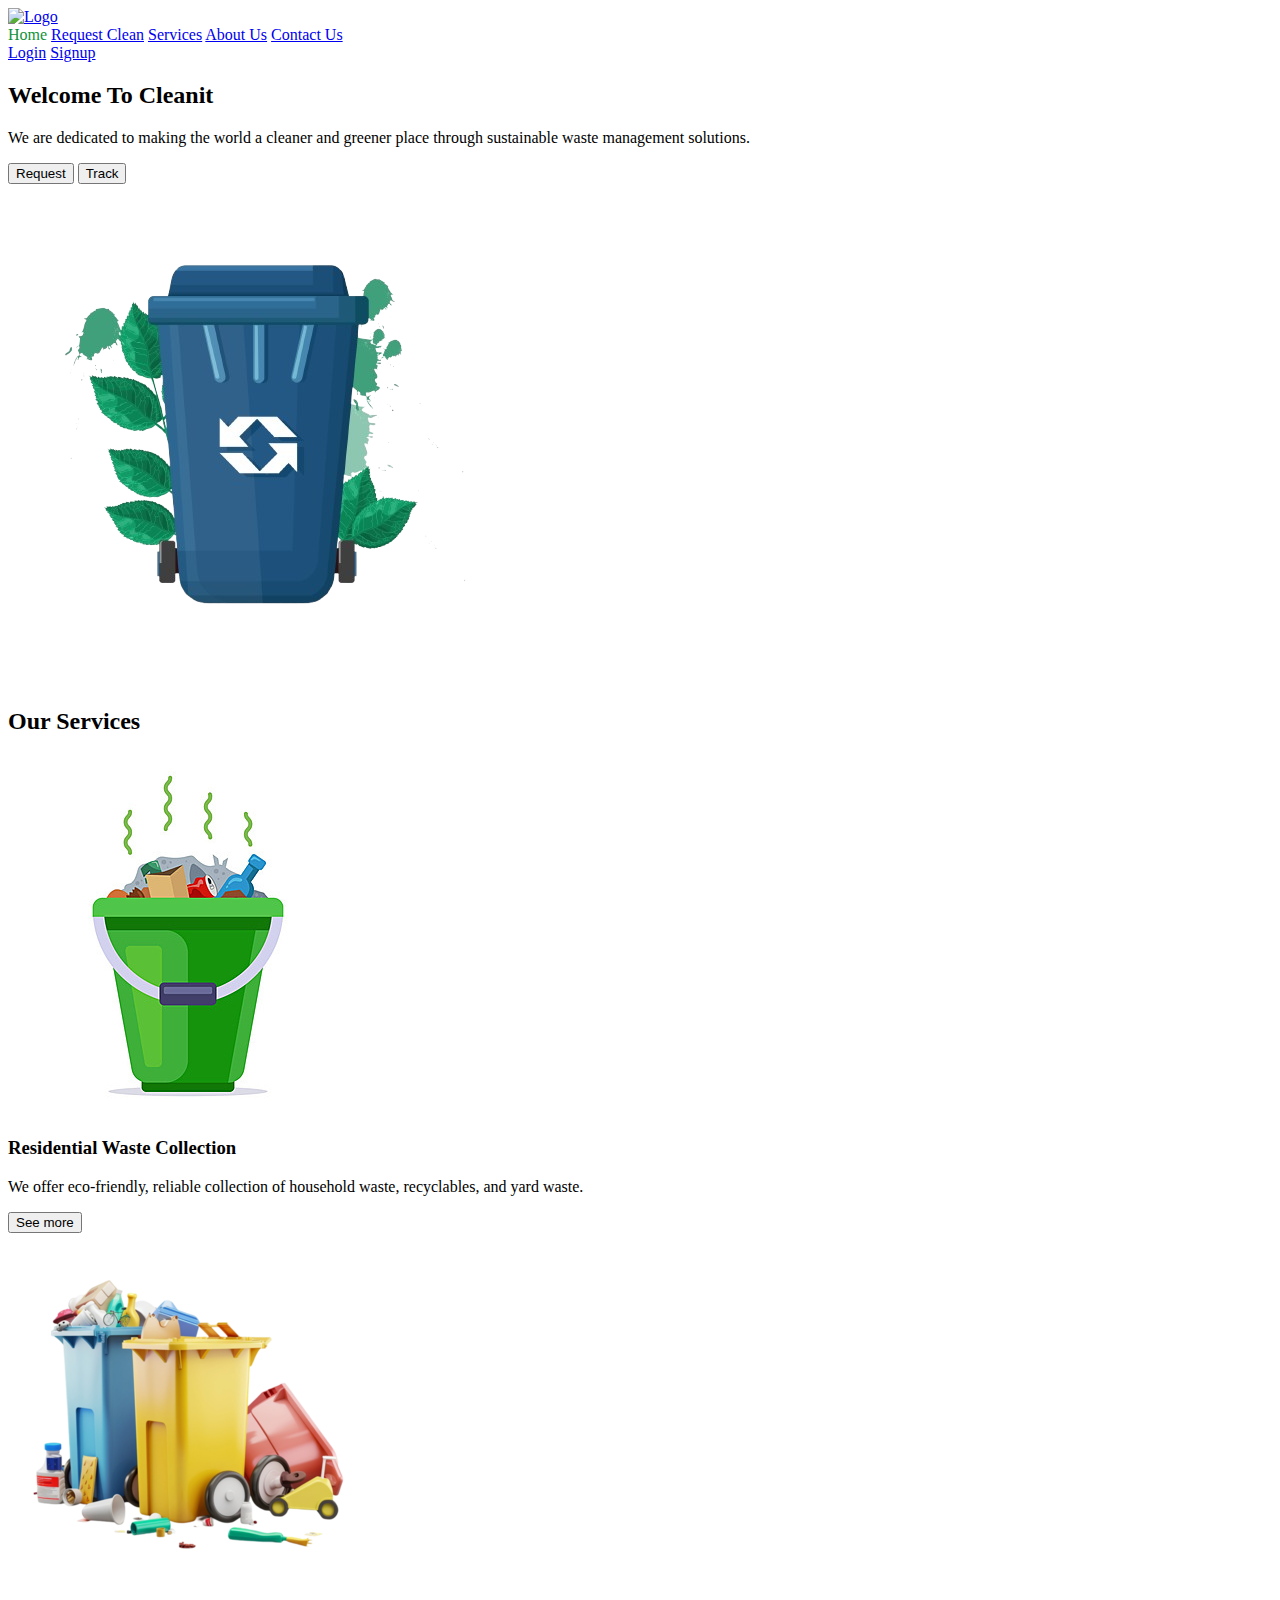
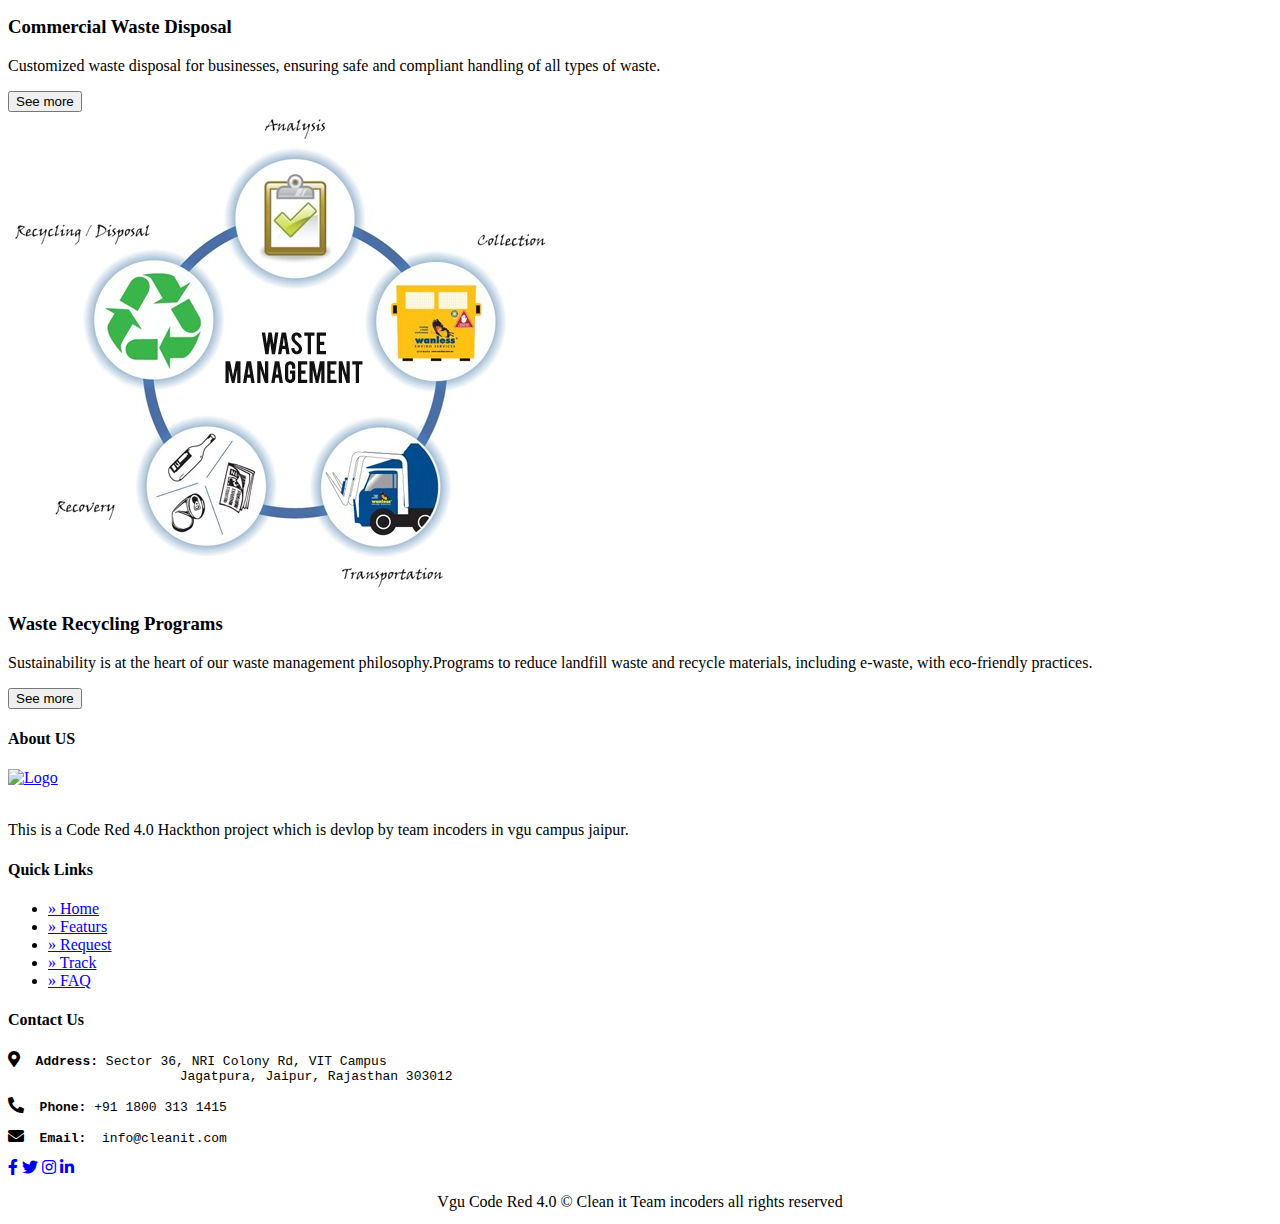
==== index.html @ bb24f385 "Update index.html" ====
<!DOCTYPE html>
<html lang="en">
<head>
    <meta charset="UTF-8">
    <meta name="viewport" content="width=device-width, initial-scale=1.0">
    <title>Cleanit</title>
    <link rel="stylesheet" href="styles.css">
    <link rel="stylesheet" type="text/css" href="https://cdnjs.cloudflare.com/ajax/libs/font-awesome/5.15.1/css/all.min.css">

</head>
<body>
   
    <header class="header">
        <div class="header-container">
            <!-- Logo Section -->
            <div class="logo">
                <a href="/index.html"><img src="Logo.PNG" alt="Logo"></a>
            </div>

            <!-- Navigation Links -->
            <nav class="nav-links">
                <a href="index.html" class="home" style="color: #119238; text-decoration: none;"onmouseover="this.style.color='white';" 
                onmouseout="this.style.color='green';">Home</a>

                <a href="#">Request Clean</a>
                <a href="#">Services</a>
                <a href="#">About Us</a>
                <a href="#">Contact Us</a>
            </nav>

            <!-- Profile/Login Section -->
            <div class="profile-section">
                <a href="login/login.html" class="login-btn">Login</a>
                <a href="#" class="signup-btn">Signup</a>
            </div>
        </div>
    </header>
 <!-------------------------------------------------------Boady Section---------------------------------------------------------->
 <!-- Welcome Section -->
 <section class="welcome-section">
    <div class="welcome-text">
        <h2>Welcome To Cleanit</h2>
        <p>We are dedicated to making the world a cleaner and greener place through sustainable waste management solutions.</p>
        <button class="btn">Request </button>
        <button class="btn">Track </button>
    </div>
    <img src="images/15043.png" alt="Cleanit">

</section>

    <!------------------------------------------------------Service Section----------------------------------------------------->
  
    <section class="services">
        <h2>Our Services</h2>
        <div class="row">
            <div class="box">
                <img src="images/service1.jpg" alt="Residential Waste Collection">
                <h3>Residential Waste Collection</h3>
                <p>We offer eco-friendly, reliable collection of household waste, recyclables, and yard waste.</p>
                <button class="btn">See more</button>
            </div>
    
            <div class="box">
                <img src="images/service2.png" alt="Commercial Waste Disposal">
                <h3>Commercial Waste Disposal</h3>
                <p>Customized waste disposal for businesses, ensuring safe and compliant handling of all types of waste.</p>
                <button class="btn">See more</button>
            </div>
    
            <div class="box">
                <img src="images/service3.jpg" alt="Recycling Programs">
                <h3>Waste Recycling Programs</h3>
                <p>Sustainability is at the heart of our waste management philosophy.Programs to reduce landfill waste and recycle materials, including e-waste, with eco-friendly practices.</p>
                <button class="btn">See more</button>
            </div>
        </div>
    </section>
    <!------------------------------------------------------Service Section----------------------------------------------------->

    <!----------------------------------------------------------Footer Section-------------------------------------------------- -->

    <footer class="footer">
        <div class="container">
            <div class="footer_bg">
                <div class="footer_bg_one"></div>
                <div class="footer_bg_two"></div>
            </div>
            <div class="row">
                <div class="footer-col">

  <!--Footer logo-->

                    <div class="logo">
                        <h4>About US </h4>
                        <a href="#"><img src="Logo.PNG" alt="Logo"></a>
                    </div>
                    <br>
                    <p>This is a Code Red 4.0 Hackthon project which is devlop by team incoders in vgu campus jaipur.</p>
                </div>
                
                <div class="footer-col">
                    <h4>Quick Links</h4>
                    <ul>
                        <li><a href="#">&#187; Home</a></li>
                        <li><a href="#">&#187; Featurs</a></li>
                        <li><a href="#">&#187; Request</a></li>
                        <li><a href="#">&#187; Track</a></li>
                        <li><a href="#">&#187; FAQ</a></li>
                    </ul>
                </div>
               
                <div class="footer-col">
                    <h4>Contact Us</h4>
                    <div class="social-links">
                        <div class="contact-address">
                            <pre class="mb-2"><i class="fa fa-map-marker-alt me-3"></i>  <b>Address:</b> Sector 36, NRI Colony Rd, VIT Campus 
                      Jagatpura, Jaipur, Rajasthan 303012</pre>
                            <pre class="mb-2"><i class="fa fa-phone-alt me-3"></i>  <b>Phone:</b> +91 1800 313 1415</pre>
                            <pre class="mb-2"><i class="fa fa-envelope me-3"></i>  <b>Email:</b>  info@cleanit.com</pre>
                        </div>
                        <a href="#" aria-label="Facebook"><i class="fab fa-facebook-f"></i></a>
                        <a href="#" aria-label="Twitter"><i class="fab fa-twitter"></i></a>
                        <a href="#" aria-label="Instagram"><i class="fab fa-instagram"></i></a>
                        <a href="#" aria-label="LinkedIn"><i class="fab fa-linkedin-in"></i></a>
                    </div>
                </div>
                
            </div>
        </div>
    </footer>

    <!--Copyright Elemrnt -->

                <div class="copyright">
                    <p><center>Vgu Code Red 4.0 © Clean it Team incoders all rights reserved </center></p>
                   <!---
                    <pre style="font-family:Arial, Helvetica, sans-serif; font: size 28px;text-align: center;">
                        
                    Vgu Code Red 4.0 &copy; Clean it Team incoders all rights reserved
                    </pre>
                </div>
            -->
 
</body>
</html>
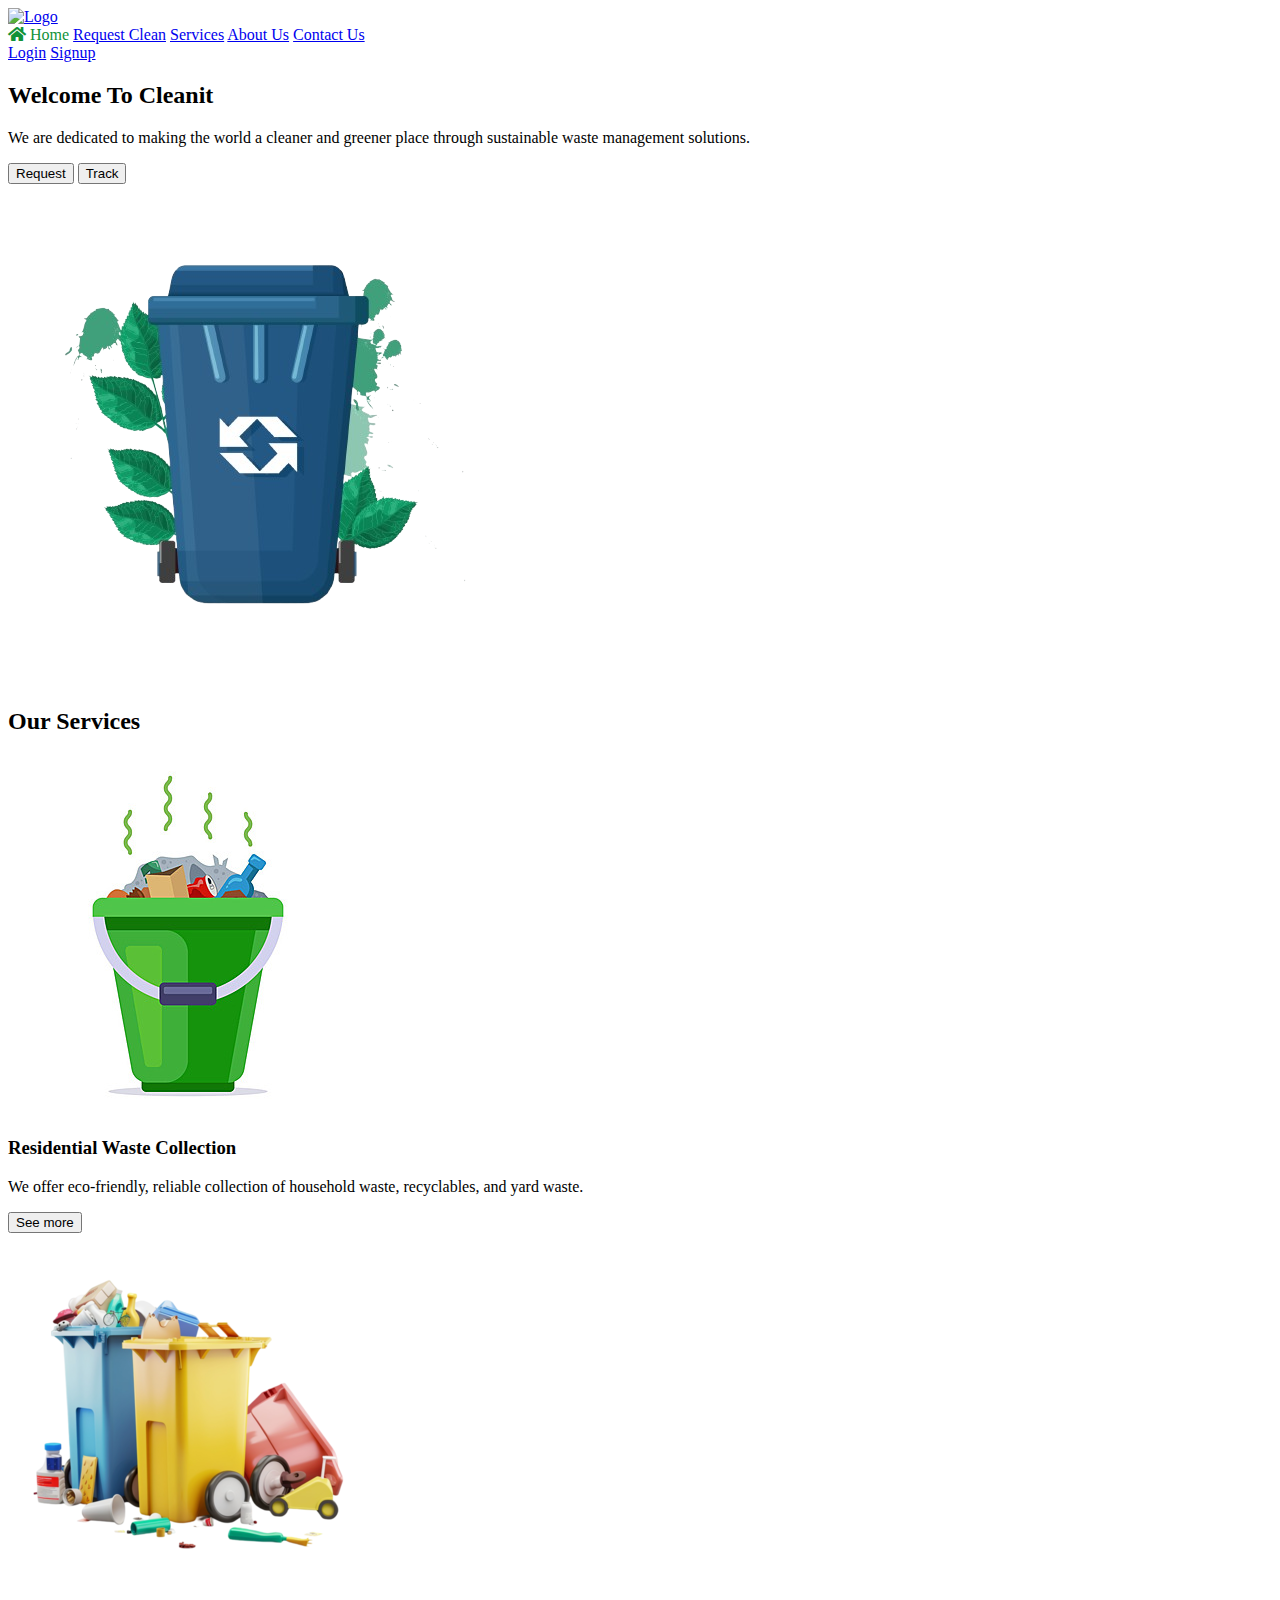
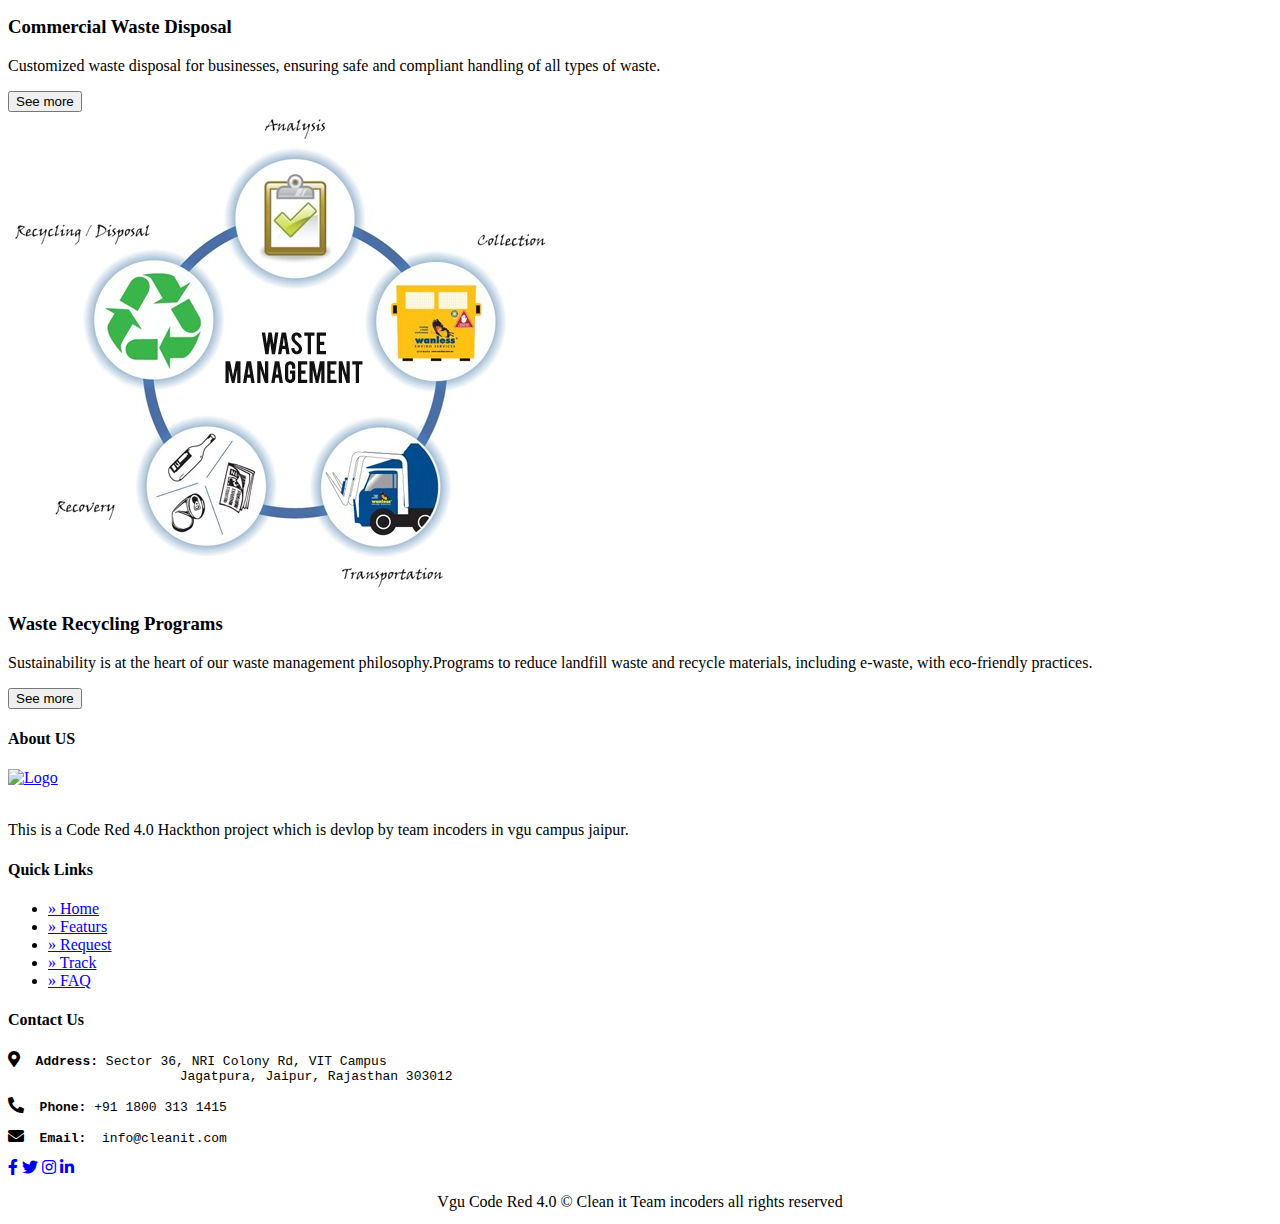
==== commit 7d0055b3: "Update index.html" ====
--- a/index.html
+++ b/index.html
@@ -14,15 +14,16 @@
         <div class="header-container">
             <!-- Logo Section -->
             <div class="logo">
-                <a href="/index.html"><img src="Logo.PNG" alt="Logo"></a>
+                <a href="#"><img src="Logo.PNG" alt="Logo"></a>
             </div>
 
             <!-- Navigation Links -->
             <nav class="nav-links">
                 <a href="index.html" class="home" style="color: #119238; text-decoration: none;"onmouseover="this.style.color='white';" 
-                onmouseout="this.style.color='green';">Home</a>
+                onmouseout="this.style.color='green';"><i class="fa fa-home"></i> Home</a>
 
-                <a href="#">Request Clean</a>
+                <!--Alert Message-->
+                <a href="#" onClick="alert('Please Login First')">Request Clean</a>
                 <a href="#">Services</a>
                 <a href="#">About Us</a>
                 <a href="#">Contact Us</a>
@@ -41,14 +42,22 @@
     <div class="welcome-text">
         <h2>Welcome To Cleanit</h2>
         <p>We are dedicated to making the world a cleaner and greener place through sustainable waste management solutions.</p>
-        <button class="btn">Request </button>
-        <button class="btn">Track </button>
+        <button class="btn" onclick="myFunction()">Request</button>
+        <button class="btn" onclick="myFunction()">Track </button>
+        <!--Alert Message-->
+        <script>
+            function myFunction() {
+              alert("Please Login first");
+            }
+            </script>
+
     </div>
     <img src="images/15043.png" alt="Cleanit">
 
 </section>
 
-    <!------------------------------------------------------Service Section----------------------------------------------------->
+
+    <!--------------------------------------------------Service Section Start----------------------------------------------------->
   
     <section class="services">
         <h2>Our Services</h2>
@@ -75,7 +84,7 @@
             </div>
         </div>
     </section>
-    <!------------------------------------------------------Service Section----------------------------------------------------->
+    <!-----------------------------------------------------Service Section End----------------------------------------------------->
 
     <!----------------------------------------------------------Footer Section-------------------------------------------------- -->
 
@@ -133,13 +142,7 @@
 
                 <div class="copyright">
                     <p><center>Vgu Code Red 4.0 © Clean it Team incoders all rights reserved </center></p>
-                   <!---
-                    <pre style="font-family:Arial, Helvetica, sans-serif; font: size 28px;text-align: center;">
-                        
-                    Vgu Code Red 4.0 &copy; Clean it Team incoders all rights reserved
-                    </pre>
-                </div>
-            -->
- 
+              
+ <script src="index.js"></script>
 </body>
 </html>
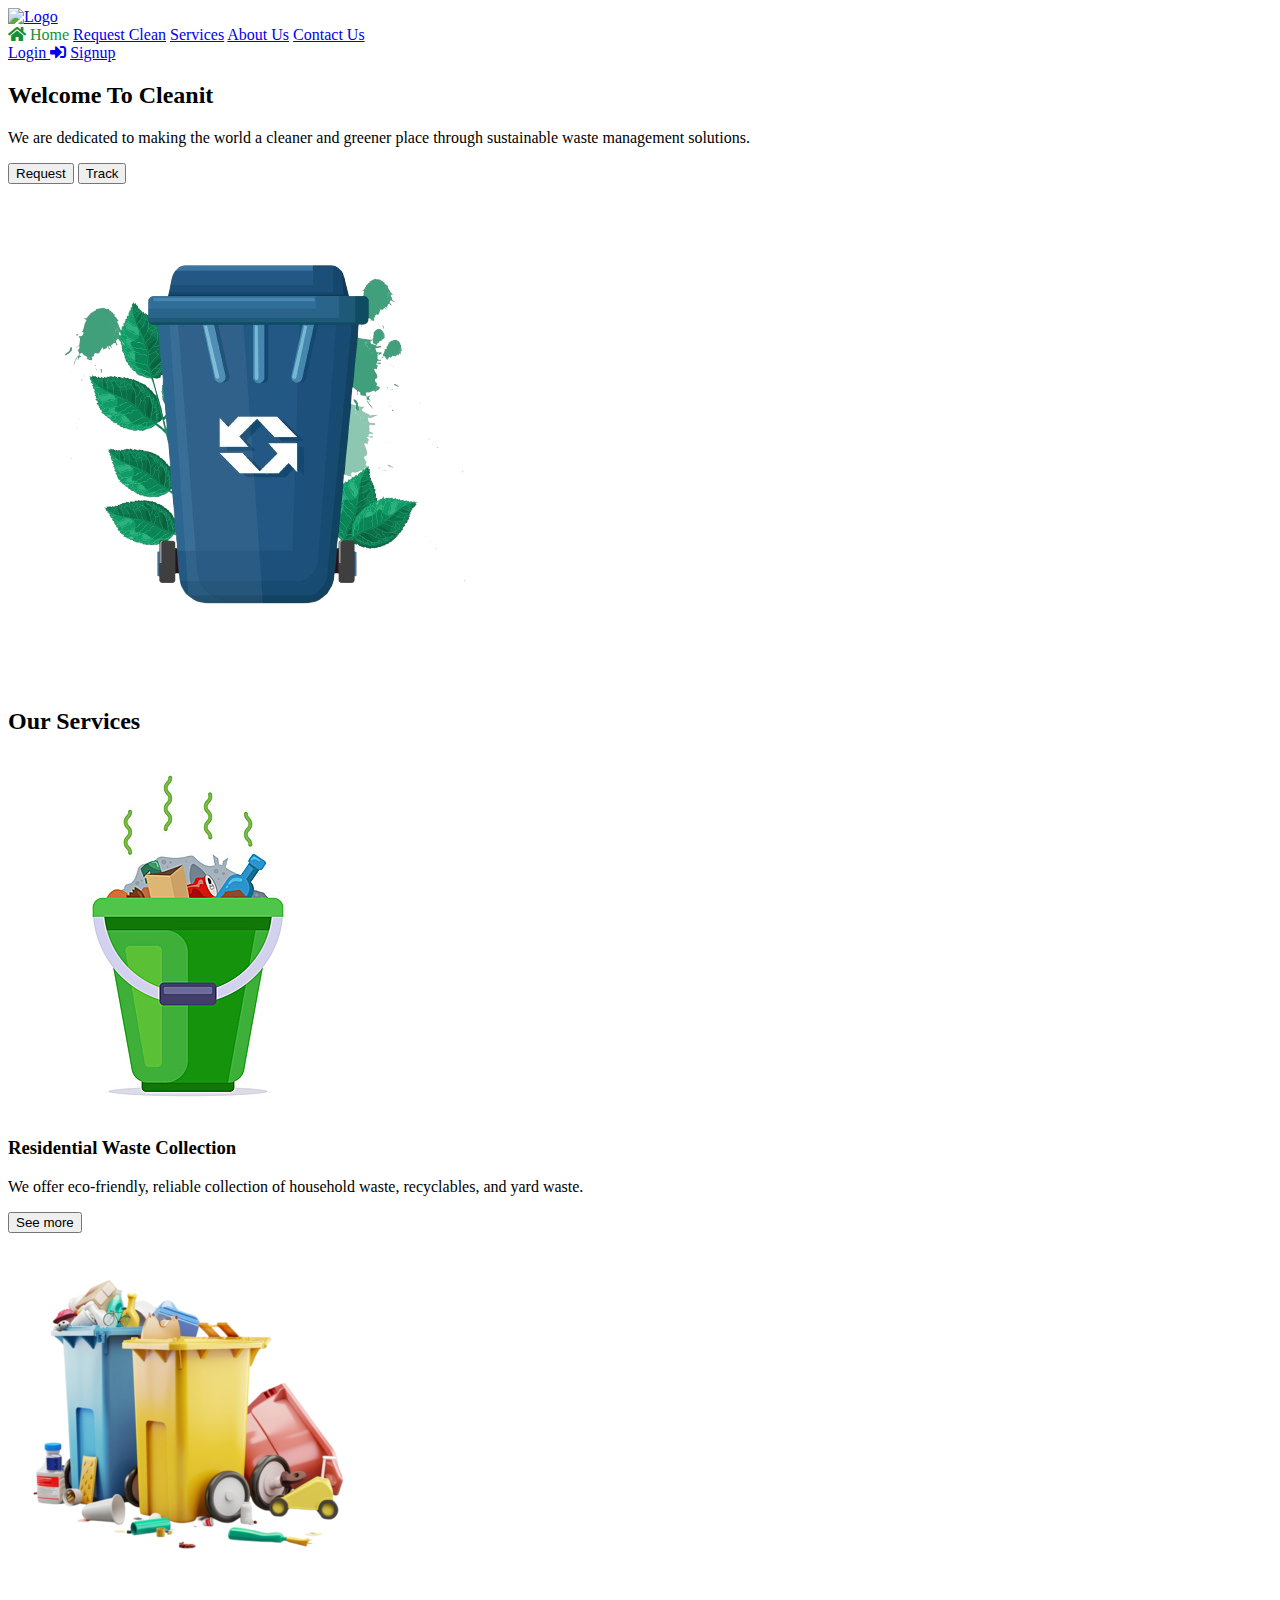
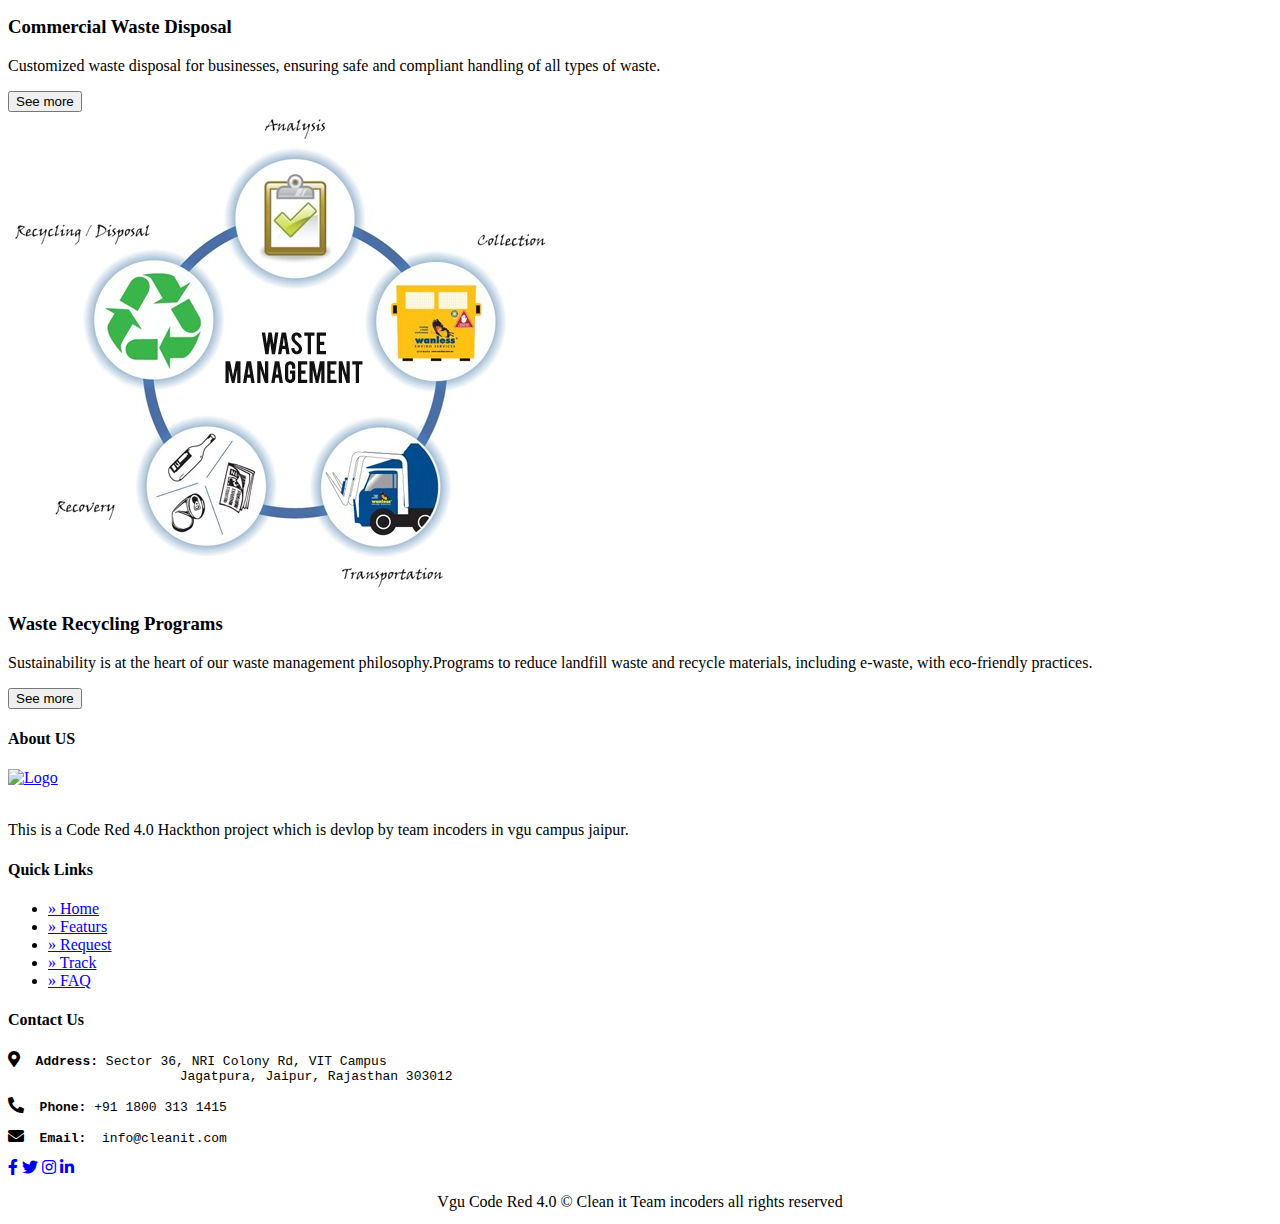
==== commit 4494e044: "Update index.html" ====
--- a/index.html
+++ b/index.html
@@ -6,7 +6,7 @@
     <title>Cleanit</title>
     <link rel="stylesheet" href="styles.css">
     <link rel="stylesheet" type="text/css" href="https://cdnjs.cloudflare.com/ajax/libs/font-awesome/5.15.1/css/all.min.css">
-
+   
 </head>
 <body>
    
@@ -31,7 +31,7 @@
 
             <!-- Profile/Login Section -->
             <div class="profile-section">
-                <a href="login/login.html" class="login-btn">Login</a>
+                <a href="postlogin/index.html" class="login-btn">Login <i class="fas fa-sign-in-alt"></i></i></a>
                 <a href="#" class="signup-btn">Signup</a>
             </div>
         </div>
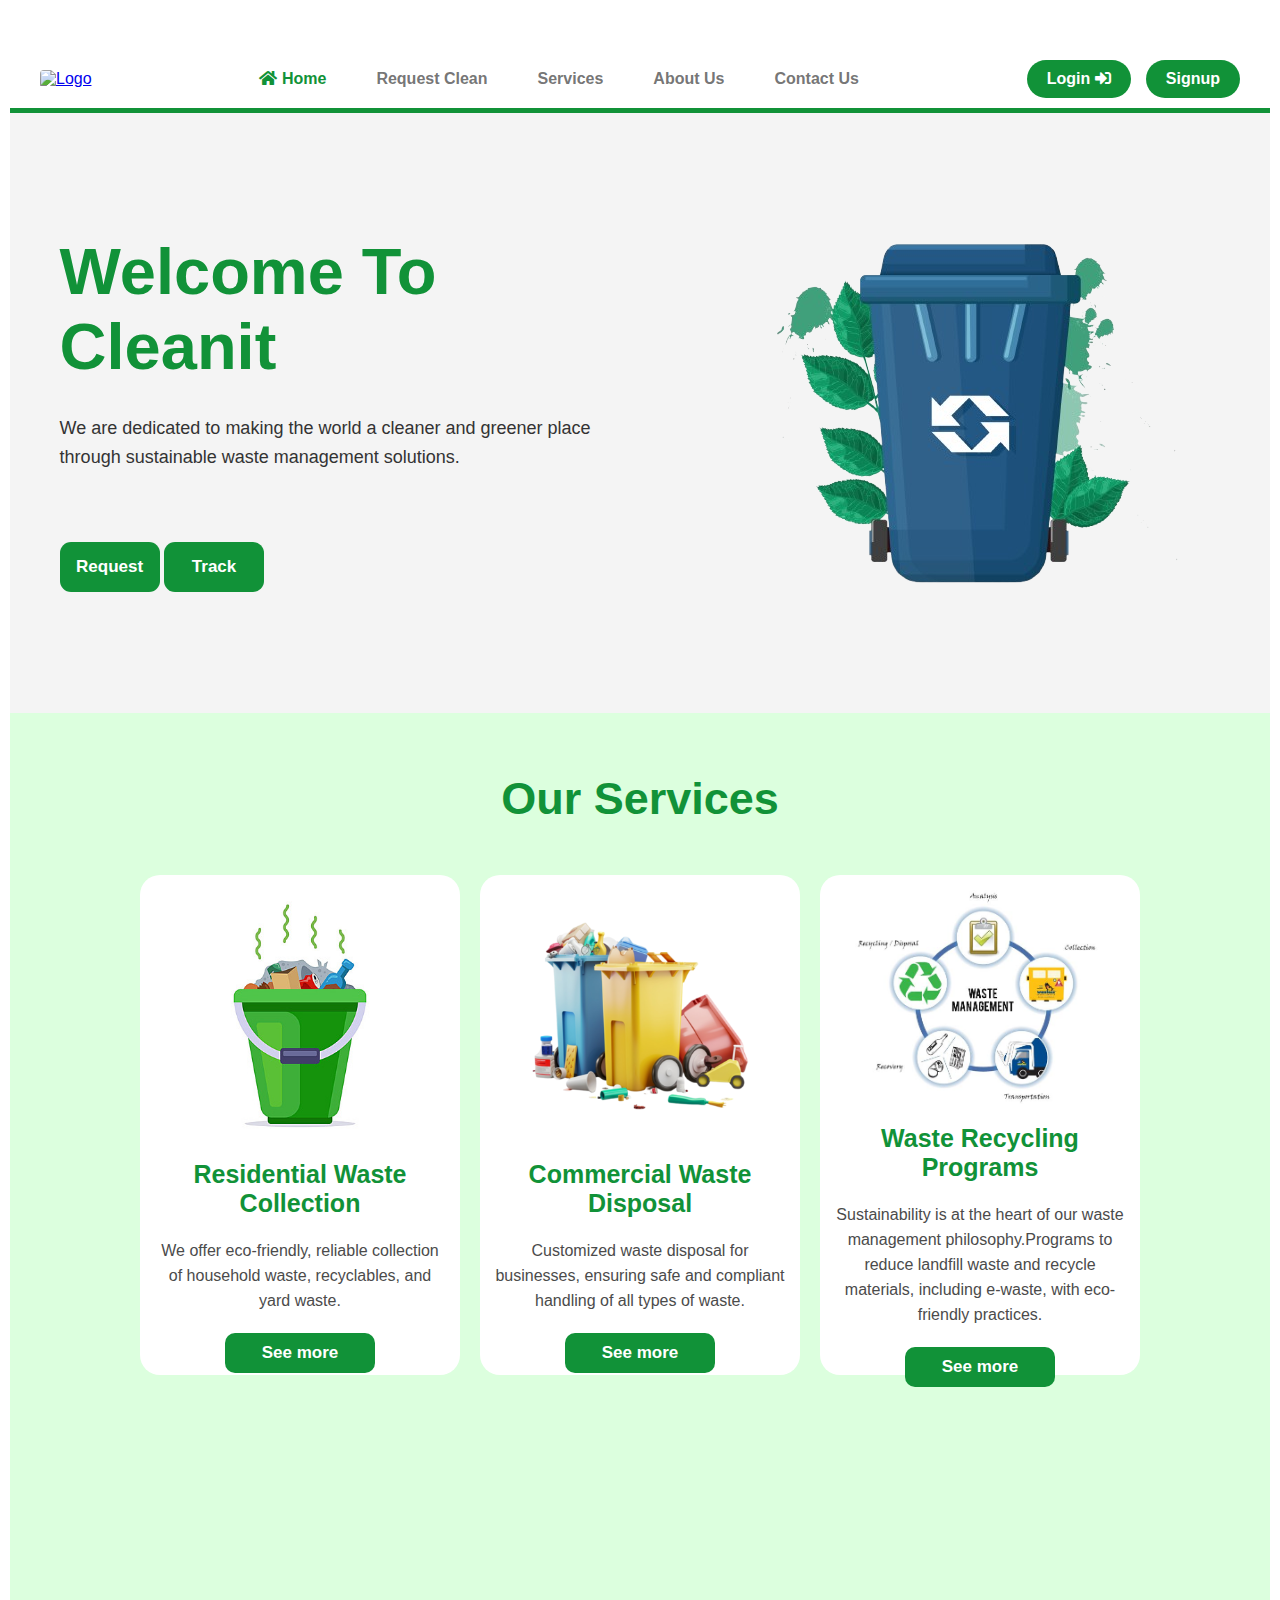
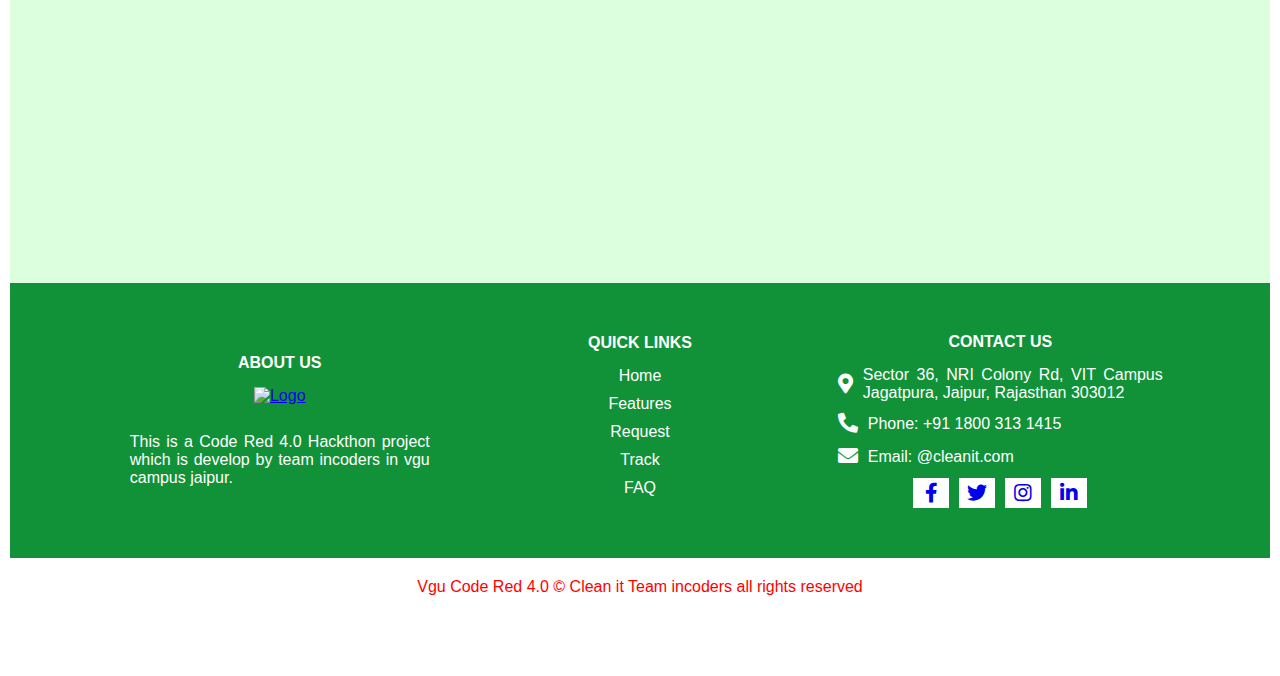
==== commit 7ba6b86e: "Merge pull request #3 from ngoctruc16/main" ====
--- a/index.html
+++ b/index.html
@@ -31,7 +31,7 @@
 
             <!-- Profile/Login Section -->
             <div class="profile-section">
-                <a href="postlogin/index.html" class="login-btn">Login <i class="fas fa-sign-in-alt"></i></i></a>
+                <a href="Postlogin/index.html" class="login-btn">Login <i class="fas fa-sign-in-alt"></i></i></a>
                 <a href="#" class="signup-btn">Signup</a>
             </div>
         </div>
@@ -87,62 +87,63 @@
     <!-----------------------------------------------------Service Section End----------------------------------------------------->
 
     <!----------------------------------------------------------Footer Section-------------------------------------------------- -->
-
-    <footer class="footer">
+    <footer>
         <div class="container">
-            <div class="footer_bg">
-                <div class="footer_bg_one"></div>
-                <div class="footer_bg_two"></div>
+            <div class="sec aboutus">
+                <h4>ABOUT US </h4>
+                <a href="#"><img src="/images/Logo.PNG" alt="Logo"></a>
+                <br>
+                <p>This is a Code Red 4.0 Hackthon project which is develop by team incoders in vgu campus jaipur.</p>
             </div>
-            <div class="row">
-                <div class="footer-col">
-
-  <!--Footer logo-->
-
-                    <div class="logo">
-                        <h4>About US </h4>
-                        <a href="#"><img src="Logo.PNG" alt="Logo"></a>
-                    </div>
-                    <br>
-                    <p>This is a Code Red 4.0 Hackthon project which is devlop by team incoders in vgu campus jaipur.</p>
-                </div>
-                
-                <div class="footer-col">
-                    <h4>Quick Links</h4>
-                    <ul>
-                        <li><a href="#">&#187; Home</a></li>
-                        <li><a href="#">&#187; Featurs</a></li>
-                        <li><a href="#">&#187; Request</a></li>
-                        <li><a href="#">&#187; Track</a></li>
-                        <li><a href="#">&#187; FAQ</a></li>
-                    </ul>
-                </div>
-               
-                <div class="footer-col">
-                    <h4>Contact Us</h4>
-                    <div class="social-links">
-                        <div class="contact-address">
-                            <pre class="mb-2"><i class="fa fa-map-marker-alt me-3"></i>  <b>Address:</b> Sector 36, NRI Colony Rd, VIT Campus 
-                      Jagatpura, Jaipur, Rajasthan 303012</pre>
-                            <pre class="mb-2"><i class="fa fa-phone-alt me-3"></i>  <b>Phone:</b> +91 1800 313 1415</pre>
-                            <pre class="mb-2"><i class="fa fa-envelope me-3"></i>  <b>Email:</b>  info@cleanit.com</pre>
-                        </div>
-                        <a href="#" aria-label="Facebook"><i class="fab fa-facebook-f"></i></a>
-                        <a href="#" aria-label="Twitter"><i class="fab fa-twitter"></i></a>
-                        <a href="#" aria-label="Instagram"><i class="fab fa-instagram"></i></a>
-                        <a href="#" aria-label="LinkedIn"><i class="fab fa-linkedin-in"></i></a>
-                    </div>
-                </div>
-                
+    
+            <div class="sec quicklinks">
+                <h4>QUICK LINKS</h4>
+                <ul>
+                    <li><a href="#">Home</a></li>
+                    <li><a href="#">Features</a></li>
+                    <li><a href="#">Request</a></li>
+                    <li><a href="#">Track</a></li>
+                    <li><a href="#">FAQ</a></li>
+                </ul>
             </div>
+    
+            <div class="sec contact">
+                <h4>CONTACT US</h4>
+                <ul class="contact-address">
+                    <li>
+                        <span><i class="fa fa-map-marker-alt me-3"></i></span>
+                        <p><a href="Sector 36, NRI Colony Rd, VIT Campus Jagatpura, Jaipur, Rajasthan 303012">Sector 36, NRI
+                                Colony Rd, VIT Campus Jagatpura, Jaipur, Rajasthan 303012</a></p>
+                    </li>
+    
+                    <li>
+                        <span><i class="fa fa-phone-alt me-3"></i></span>
+                        <p><a href="Phone:+91 1800 313 1415">Phone: +91 1800 313 1415</a></p>
+                    </li>
+    
+                    <li>
+                        <span><i class="fa fa-envelope me-3"></i></span>
+                        <p><a href="Email:@cleanit.com">Email: @cleanit.com</a></p>
+                    </li>
+    
+                </ul>
+                <ul class="social-links">
+                    <li><a href="#"><i class="fab fa-facebook-f"></i></a></li>
+                    <li><a href="#"><i class="fab fa-twitter"></i></a></li>
+                    <li><a href="#"><i class="fab fa-instagram"></i></a></li>
+                    <li><a href="#"><i class="fab fa-linkedin-in"></i></a></li>
+                </ul>
+            </div>
+    
         </div>
     </footer>
-
+    
     <!--Copyright Elemrnt -->
-
-                <div class="copyright">
-                    <p><center>Vgu Code Red 4.0 © Clean it Team incoders all rights reserved </center></p>
-              
- <script src="index.js"></script>
+    
+    <div class="copyright">
+        <p>Vgu Code Red 4.0 © Clean it Team incoders all rights reserved</p>
+    </div>
+    
+    <script src="index.js"></script>
 </body>
 </html>
--- a/styles.css
+++ b/styles.css
@@ -0,0 +1,421 @@
+
+
+body {
+    font-family: Arial, sans-serif;
+}
+
+.header {
+    background-color: #ffffff;
+    padding: 10px 20px;
+    border-bottom: 5px solid  #119238;
+    width: 100%;
+}
+
+.header-container {
+    display: flex;
+    justify-content: space-between;
+    align-items: center;
+    max-width: 1200px;
+    margin: 0 auto; /* Center the header on the page */
+}
+
+.logo img {
+    max-width: 160px; /* Set a fixed width for the logo */
+    height: auto;
+    border-radius: 4px;
+    
+
+}
+
+
+/* Navigation Links */
+.nav-links {
+    display: flex;
+    gap: 20px; /* Space between the menu items */
+}
+
+.nav-links a {
+    color: rgba(88, 88, 88, 0.836);
+    text-decoration: none;
+    padding: 10px 15px;
+    font-size: 16px;
+    font-weight: bold;
+    border-radius: 21px;
+}
+
+.nav-links a:hover {
+    background-color:  #119238;
+    transition: background-color 0.3s;
+    color: #ffffff;
+    font-weight: bold;
+   
+}
+
+/* Profile Section with Login/Signup Buttons */
+.profile-section {
+    display: flex;
+    gap: 15px; /* Space between login and signup buttons */
+}
+
+.profile-section .login-btn, .profile-section .signup-btn {
+    background-color:  #119238;
+    color: #ffffff;
+    padding: 10px 20px;
+    text-decoration: none;
+    border-radius: 21px;
+    font-weight: bold;
+}
+
+.profile-section .login-btn:hover, .profile-section .signup-btn:hover {
+    background-color: #cbffcb;
+    color:  #119238;
+    transition: background-color 0.3s;
+    border: 1px solid #119238;
+}
+
+/* Responsive Design for Smaller Screens */
+@media (max-width: 768px) {
+    .header-container {
+        flex-direction: column;
+        align-items: stretch;
+    }
+
+    .nav-links {
+        flex-direction: column;
+        align-items: center;
+        gap: 10px;
+    }
+
+    .profile-section {
+        flex-direction: column;
+        margin-top: 10px;
+        gap: 10px;
+    }
+}
+/*--------------------------------------------------------BODY SECTION---------------------------------------------------------*/
+     /* Welcome section styles */
+     .welcome-section {
+        display: flex;
+        justify-content: space-between;
+        align-items: center;
+        background-color: #f4f4f4;
+        padding: 50px;
+        animation: forwards;
+        animation-delay: 0.5s;
+        
+        
+    
+        text-align: left;
+     }
+     .welcome-section  .btn {
+            width: 100px;
+            height: 50px;
+            background: #119238;
+            border-radius: 11px;
+            border: none;
+            color: #fff;
+            font-size: 17px;
+            cursor: pointer;
+            font-weight: bold;
+            margin-top: 50px;
+            justify-content: space-between;
+            
+        }
+        
+        .welcome-section .btn:hover {
+            background: #cbffcb;
+            color: #119238;
+            border: 1px solid #119238;
+        }
+    .welcome-section .welcome-text {
+        max-width: 50%;
+    }
+
+    .welcome-section h2 {
+        color: #119238;
+        font-size: 65px;
+        margin-bottom: 20px;
+        padding-bottom: 10px;
+    }
+
+    .welcome-section p {
+        font-size: 18px;
+        color: #333;
+        line-height: 1.6;
+        padding-bottom: 20px;
+    }
+
+    /* Image styling */
+    .welcome-section img {
+        max-width: 50%;
+        height: auto;
+        justify-content: center;
+        border-radius: 10px;
+    }
+
+    /* Media queries for responsive design */
+    @media (max-width: 768px) {
+        .welcome-section {
+            flex-direction: column;
+            text-align: center;
+        }
+
+        .welcome-section .welcome-text, 
+        .welcome-section img {
+            max-width: 100%;
+            opacity: 0.5;
+        }
+    }
+    /*----------------------------------------Services Section -----------------------------------------------------------------*/
+/*----------------------------------------Services Section -----------------------------------------------------------------*/
+    
+.services {
+    margin: 0;
+    padding-bottom: 50px;
+    text-align: center;
+    font-family: Arial, Helvetica, sans-serif;
+    width: 98.5vw;
+    height: 130vh;
+    background: #c2ffc794;
+    padding-top: 50px;
+    transition: 0.5s;
+}
+
+.services h2 {
+    color: #119238;
+    font-size: 45px;
+    margin-top: 10px;
+}
+
+.services .row {
+    padding-top: 50px;
+    width: 1000px;
+    margin: auto;
+    display: flex;
+    justify-content: space-between;
+    align-items: center;
+}
+
+.services .box {
+    width: 320px;
+    height: 500px;
+    background: #ffffff;
+    border-radius: 20px;
+    color: #119238;
+    padding: 15px;
+    text-align: center;
+}
+
+.services .box img {
+    width: 250px;
+    margin: 0 auto;
+    display: block;
+    border-radius: 10px;
+}
+
+.services h3 {
+    font-size: 25px;
+    padding-top: 20px;
+    color: #119238;
+}
+
+.services p {
+    color: #4b4b4b;
+    padding-top: 20px;
+    line-height: 25px;
+}
+
+.services .box .btn {
+    width: 150px;
+    height: 40px;
+    background: #119238;
+    border-radius: 10px;
+    border: none;
+    color: #fff;
+    font-size: 17px;
+    cursor: pointer;
+    font-weight: bold;
+    margin-top: 20px;
+}
+
+.services .box .btn:hover {
+    background: #9eeeb6;
+    color: #119238;
+    border: 1px solid #119238;
+}
+
+/*--------------------------------------------------------Footer Start-------------------------------------------------------*/
+@import url('https://fonts.googleapis.com/css2?family=Poppins:wght@300;400;500;600;700&display=swap');
+
+* {
+    margin: 0;
+    padding: 0;
+    box-sizing: border-box;
+    font-family: 'Poppins', sans-serif;
+}
+
+body {
+    display: grid;
+    justify-content: center;
+    align-content: end;
+    min-height: 100vh;
+    padding: 50px;
+}
+
+footer {
+    position: relative;
+    width: 100%;
+    height: auto;
+    background-color: #119238;
+    padding: 50px 100px;
+    margin-top: 0px;
+    display: flex;
+    justify-content: space-between;
+    flex-wrap: wrap;
+    gap: 20px;
+}
+
+footer .container {
+    width: 100%;
+    display: grid;
+    grid-template-columns: repeat(3, 1fr);
+    grid-gap: 20px;
+
+}
+
+footer .container .sec {
+    display: flex;
+    flex-direction: column;
+    align-items: center;
+    justify-content: center;
+    text-align: center;
+}
+
+
+
+footer .container .sec h4 {
+    position: relative;
+    color: #ffffff;
+    font-weight: 600;
+    margin-bottom: 15px;
+
+}
+
+footer .container .sec img {
+    width: 180px;
+    height: auto;
+}
+
+footer .container .sec p {
+    color: #ffffff;
+    margin-top: 10px;
+    text-align: justify;
+    max-width: 300px;
+}
+
+footer .container .quicklinks {
+    position: relative;
+}
+
+footer .container .quicklinks ul li {
+    list-style: none;
+}
+
+
+footer .container .quicklinks ul li a {
+    color: #ffffff;
+    text-decoration: none;
+    margin-bottom: 10px;
+    display: inline-block;
+}
+
+footer .container .contact .contact-address {
+    position: relative;
+}
+
+footer .container .contact .contact-address li {
+    display: flex;
+    align-items: center;
+    margin-bottom: 10px;
+}
+
+footer .container .contact .contact-address li span {
+    color: #ffffff;
+    font-size: 20px;
+    margin-right: 10px;
+}
+
+footer .contact .contact-address li p {
+    margin: 0;
+}
+
+footer .container .contact .contact-address li a {
+    color: #ffffff;
+    text-decoration: none;
+}
+
+footer .container .contact .social-links {
+    display: flex;
+    gap: 10px;
+}
+
+footer .container .contact .social-links li {
+    list-style: none;
+}
+
+footer .container .contact .social-links li a {
+    display: inline-block;
+    width: 36px;
+    height: 30px;
+    background: #ffffff;
+    display: grid;
+    align-content: center;
+    justify-content: center;
+    text-decoration: none;
+}
+
+footer .container .contact .social-links li a i {
+    font-size: 20px;
+}
+
+.copyright {
+    width: 100%;
+    color: #ff0000;
+    padding: 20px 100px 30px;
+    text-align: center;
+}
+
+/*responsive*/
+@media(max-width: 991px) {
+    footer {
+        padding: 40px;
+
+    }
+
+    footer .container {
+        width: 100%;
+        display: grid;
+        grid-template-columns: repeat(2, 1fr);
+        grid-gap: 30px;
+    }
+
+    .copyright {
+        padding: 20px 40px 30px;
+    }
+}
+
+@media(max-width: 768px) {
+    footer {
+        padding: 30px;
+    }
+
+    footer .container {
+        width: 100%;
+        display: grid;
+        grid-template-columns: repeat(1, 1fr);
+        grid-gap: 40px;
+    }
+}
+
+
+/*---- Footer End ---*/
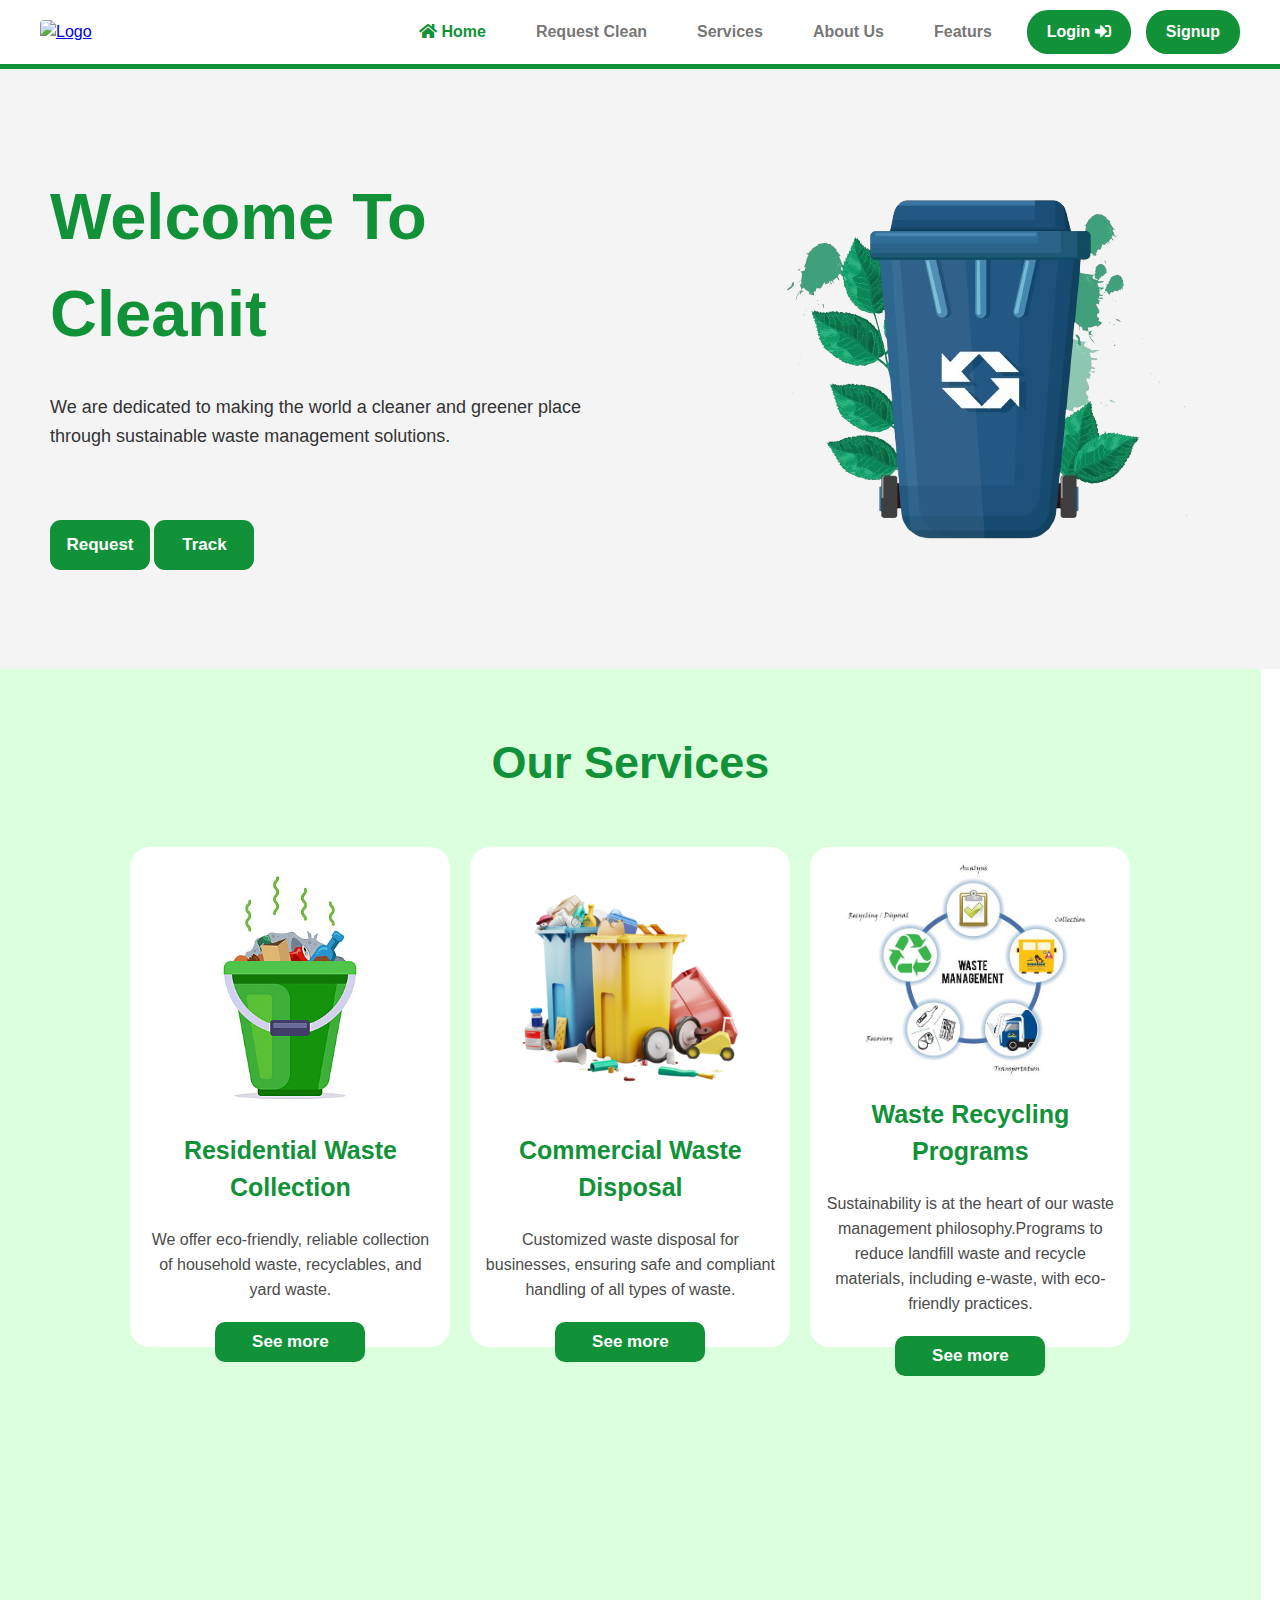
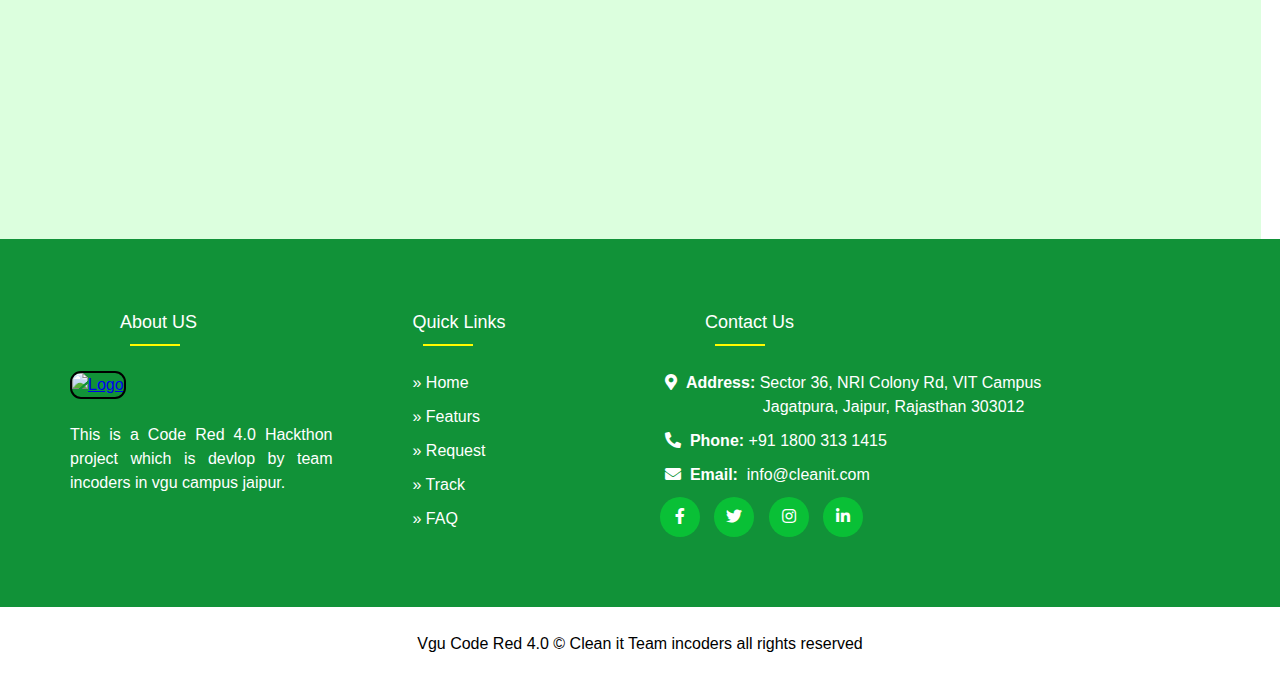
==== commit aaa95d68: "Update index.html" ====
--- a/index.html
+++ b/index.html
@@ -24,10 +24,13 @@
 
                 <!--Alert Message-->
                 <a href="#" onClick="alert('Please Login First')">Request Clean</a>
-                <a href="#">Services</a>
+                <a href="#" class="link" style="">Services</a>
                 <a href="#">About Us</a>
-                <a href="#">Contact Us</a>
-            </nav>
+                <a href="#">Featurs</a>
+                
+                
+
+
 
             <!-- Profile/Login Section -->
             <div class="profile-section">
@@ -87,63 +90,62 @@
     <!-----------------------------------------------------Service Section End----------------------------------------------------->
 
     <!----------------------------------------------------------Footer Section-------------------------------------------------- -->
-    <footer>
+
+    <footer class="footer">
         <div class="container">
-            <div class="sec aboutus">
-                <h4>ABOUT US </h4>
-                <a href="#"><img src="/images/Logo.PNG" alt="Logo"></a>
-                <br>
-                <p>This is a Code Red 4.0 Hackthon project which is develop by team incoders in vgu campus jaipur.</p>
+            <div class="footer_bg">
+                <div class="footer_bg_one"></div>
+                <div class="footer_bg_two"></div>
             </div>
-    
-            <div class="sec quicklinks">
-                <h4>QUICK LINKS</h4>
-                <ul>
-                    <li><a href="#">Home</a></li>
-                    <li><a href="#">Features</a></li>
-                    <li><a href="#">Request</a></li>
-                    <li><a href="#">Track</a></li>
-                    <li><a href="#">FAQ</a></li>
-                </ul>
+            <div class="row">
+                <div class="footer-col">
+
+  <!--Footer logo-->
+
+                    <div class="logo">
+                        <h4>About US </h4>
+                        <a href="#"><img src="Logo.PNG" alt="Logo"></a>
+                    </div>
+                    <br>
+                    <p>This is a Code Red 4.0 Hackthon project which is devlop by team incoders in vgu campus jaipur.</p>
+                </div>
+                
+                <div class="footer-col">
+                    <h4>Quick Links</h4>
+                    <ul>
+                        <li><a href="#">&#187; Home</a></li>
+                        <li><a href="#">&#187; Featurs</a></li>
+                        <li><a href="#">&#187; Request</a></li>
+                        <li><a href="#">&#187; Track</a></li>
+                        <li><a href="#">&#187; FAQ</a></li>
+                    </ul>
+                </div>
+               
+                <div class="footer-col">
+                    <h4>Contact Us</h4>
+                    <div class="social-links">
+                        <div class="contact-address">
+                            <pre class="mb-2"><i class="fa fa-map-marker-alt me-3"></i>  <b>Address:</b> Sector 36, NRI Colony Rd, VIT Campus 
+                      Jagatpura, Jaipur, Rajasthan 303012</pre>
+                            <pre class="mb-2"><i class="fa fa-phone-alt me-3"></i>  <b>Phone:</b> +91 1800 313 1415</pre>
+                            <pre class="mb-2"><i class="fa fa-envelope me-3"></i>  <b>Email:</b>  info@cleanit.com</pre>
+                        </div>
+                        <a href="https://www.facebook.com/" aria-label="Facebook"><i class="fab fa-facebook-f"></i></a>
+                        <a href="https://x.com/?lang=en" aria-label="Twitter"><i class="fab fa-twitter"></i></a>
+                        <a href="https://www.instagram.com/" aria-label="Instagram"><i class="fab fa-instagram"></i></a>
+                        <a href="https://www.linkedin.com/in/rahulkumarraivgu/" aria-label="LinkedIn"><i class="fab fa-linkedin-in"></i></a>
+                    </div>
+                </div>
+                
             </div>
-    
-            <div class="sec contact">
-                <h4>CONTACT US</h4>
-                <ul class="contact-address">
-                    <li>
-                        <span><i class="fa fa-map-marker-alt me-3"></i></span>
-                        <p><a href="Sector 36, NRI Colony Rd, VIT Campus Jagatpura, Jaipur, Rajasthan 303012">Sector 36, NRI
-                                Colony Rd, VIT Campus Jagatpura, Jaipur, Rajasthan 303012</a></p>
-                    </li>
-    
-                    <li>
-                        <span><i class="fa fa-phone-alt me-3"></i></span>
-                        <p><a href="Phone:+91 1800 313 1415">Phone: +91 1800 313 1415</a></p>
-                    </li>
-    
-                    <li>
-                        <span><i class="fa fa-envelope me-3"></i></span>
-                        <p><a href="Email:@cleanit.com">Email: @cleanit.com</a></p>
-                    </li>
-    
-                </ul>
-                <ul class="social-links">
-                    <li><a href="#"><i class="fab fa-facebook-f"></i></a></li>
-                    <li><a href="#"><i class="fab fa-twitter"></i></a></li>
-                    <li><a href="#"><i class="fab fa-instagram"></i></a></li>
-                    <li><a href="#"><i class="fab fa-linkedin-in"></i></a></li>
-                </ul>
-            </div>
-    
         </div>
     </footer>
-    
+
     <!--Copyright Elemrnt -->
-    
-    <div class="copyright">
-        <p>Vgu Code Red 4.0 © Clean it Team incoders all rights reserved</p>
-    </div>
-    
-    <script src="index.js"></script>
+
+                <div class="copyright">
+                    <p><center>Vgu Code Red 4.0 © Clean it Team incoders all rights reserved </center></p>
+              
+ <script src="index.js"></script>
 </body>
 </html>
--- a/styles.css
+++ b/styles.css
@@ -245,177 +245,134 @@
 }
 
 /*--------------------------------------------------------Footer Start-------------------------------------------------------*/
+
 @import url('https://fonts.googleapis.com/css2?family=Poppins:wght@300;400;500;600;700&display=swap');
-
-* {
-    margin: 0;
-    padding: 0;
-    box-sizing: border-box;
-    font-family: 'Poppins', sans-serif;
-}
-
-body {
-    display: grid;
-    justify-content: center;
-    align-content: end;
-    min-height: 100vh;
-    padding: 50px;
-}
-
-footer {
-    position: relative;
+body{
+	line-height: 1.5;
+	font-family: 'Poppins', sans-serif;
+}
+*{
+	margin:0;
+	padding:0;
+	box-sizing: border-box;
+}
+.container{
+	max-width: 1170px;
+	margin:auto;
+}
+.row{
+	display: flex;
+	flex-wrap: wrap;
+}
+ul{
+	list-style: none;
+}
+.footer{
+	background-color:  #119238;
+    padding: 70px 0;
+    margin-top: 0px;
+}
+
+
+
+.footer-col .logo img {
+    max-width: 160px; /* Set a fixed width for the logo */
+    height: auto;
+    border-radius: 11px;
+    border-width: 2px;
+    border-style: solid; 
+    border-color: rgb(0, 0, 0); 
+}
+
+.footer-col p{
+    color: #ffffff;
+    text-align: justify;
+}
+.footer-col{
+   width: 25%;
+   padding: 0 15px;
+}
+.footer-col h4{
+	font-size: 18px;
+	color: #ffffff;
+	text-transform: capitalize;
+	margin-bottom: 35px;
+    margin-left: 50px;
+	font-weight: 525;
+	position: relative;
+}
+.footer-col h4::before{
+	content: '';
+	position: absolute;
+    margin-left: 10px;
+	left:0;
+	bottom: -10px;
+	background-color: #fffb00;
+	height: 2px;
+	box-sizing: border-box;
+	width: 50px;
+}
+.footer-col ul li:not(:last-child){
+	margin-bottom: 10px;
+    
+}
+.footer-col ul li a{
+	font-size: 16px;
+	text-transform: capitalize;
+	color: #ffffff;
+	text-decoration:none;
+	font-weight: 300;
+    font-weight :100;
+	color: #ffffff;
+	display: block;
+	transition: all 0.3s ease;
+    margin-left: 50px;
+}
+.footer-col ul li a:hover{
+	color: #ffffff;
+    font-weight: bold;
+	padding-left: 8px;
+}
+.footer-col .social-links a{
+	display: inline-block;
+	height: 40px;
+	width: 40px;
+	background-color: rgba(0, 255, 51, 0.425);
+	margin-inline: 5px;
+	text-align: center;
+	line-height: 40px;
+	border-radius: 50%;
+	color: #ffffff;
+	transition: all 0.5s ease;
+}
+.footer-col .social-links pre{ /* Contact us */
+    margin: 10px;
+    color: #ffffff;
+    font-family: Arial, Helvetica, sans-serif;
+
+}
+.footer-col .social-links a:hover{
+	color:#119238;
+	background-color: #ffffff;
+}
+.copyright p{
+    color: #ff0000;
+    margin-top: 25px;
+}
+
+/*responsive*/
+@media(max-width: 767px){
+  .footer-col{
+    width: 50%;
+    margin-bottom: 30px;
+}
+}
+@media(max-width: 574px){
+  .footer-col{
     width: 100%;
-    height: auto;
-    background-color: #119238;
-    padding: 50px 100px;
-    margin-top: 0px;
-    display: flex;
-    justify-content: space-between;
-    flex-wrap: wrap;
-    gap: 20px;
-}
-
-footer .container {
-    width: 100%;
-    display: grid;
-    grid-template-columns: repeat(3, 1fr);
-    grid-gap: 20px;
-
-}
-
-footer .container .sec {
-    display: flex;
-    flex-direction: column;
-    align-items: center;
-    justify-content: center;
-    text-align: center;
-}
-
-
-
-footer .container .sec h4 {
-    position: relative;
-    color: #ffffff;
-    font-weight: 600;
-    margin-bottom: 15px;
-
-}
-
-footer .container .sec img {
-    width: 180px;
-    height: auto;
-}
-
-footer .container .sec p {
-    color: #ffffff;
-    margin-top: 10px;
-    text-align: justify;
-    max-width: 300px;
-}
-
-footer .container .quicklinks {
-    position: relative;
-}
-
-footer .container .quicklinks ul li {
-    list-style: none;
-}
-
-
-footer .container .quicklinks ul li a {
-    color: #ffffff;
-    text-decoration: none;
-    margin-bottom: 10px;
-    display: inline-block;
-}
-
-footer .container .contact .contact-address {
-    position: relative;
-}
-
-footer .container .contact .contact-address li {
-    display: flex;
-    align-items: center;
-    margin-bottom: 10px;
-}
-
-footer .container .contact .contact-address li span {
-    color: #ffffff;
-    font-size: 20px;
-    margin-right: 10px;
-}
-
-footer .contact .contact-address li p {
-    margin: 0;
-}
-
-footer .container .contact .contact-address li a {
-    color: #ffffff;
-    text-decoration: none;
-}
-
-footer .container .contact .social-links {
-    display: flex;
-    gap: 10px;
-}
-
-footer .container .contact .social-links li {
-    list-style: none;
-}
-
-footer .container .contact .social-links li a {
-    display: inline-block;
-    width: 36px;
-    height: 30px;
-    background: #ffffff;
-    display: grid;
-    align-content: center;
-    justify-content: center;
-    text-decoration: none;
-}
-
-footer .container .contact .social-links li a i {
-    font-size: 20px;
-}
-
-.copyright {
-    width: 100%;
-    color: #ff0000;
-    padding: 20px 100px 30px;
-    text-align: center;
-}
-
-/*responsive*/
-@media(max-width: 991px) {
-    footer {
-        padding: 40px;
-
-    }
-
-    footer .container {
-        width: 100%;
-        display: grid;
-        grid-template-columns: repeat(2, 1fr);
-        grid-gap: 30px;
-    }
-
-    .copyright {
-        padding: 20px 40px 30px;
-    }
-}
-
-@media(max-width: 768px) {
-    footer {
-        padding: 30px;
-    }
-
-    footer .container {
-        width: 100%;
-        display: grid;
-        grid-template-columns: repeat(1, 1fr);
-        grid-gap: 40px;
-    }
+}
 }
 
 
 /*---- Footer End ---*/
+
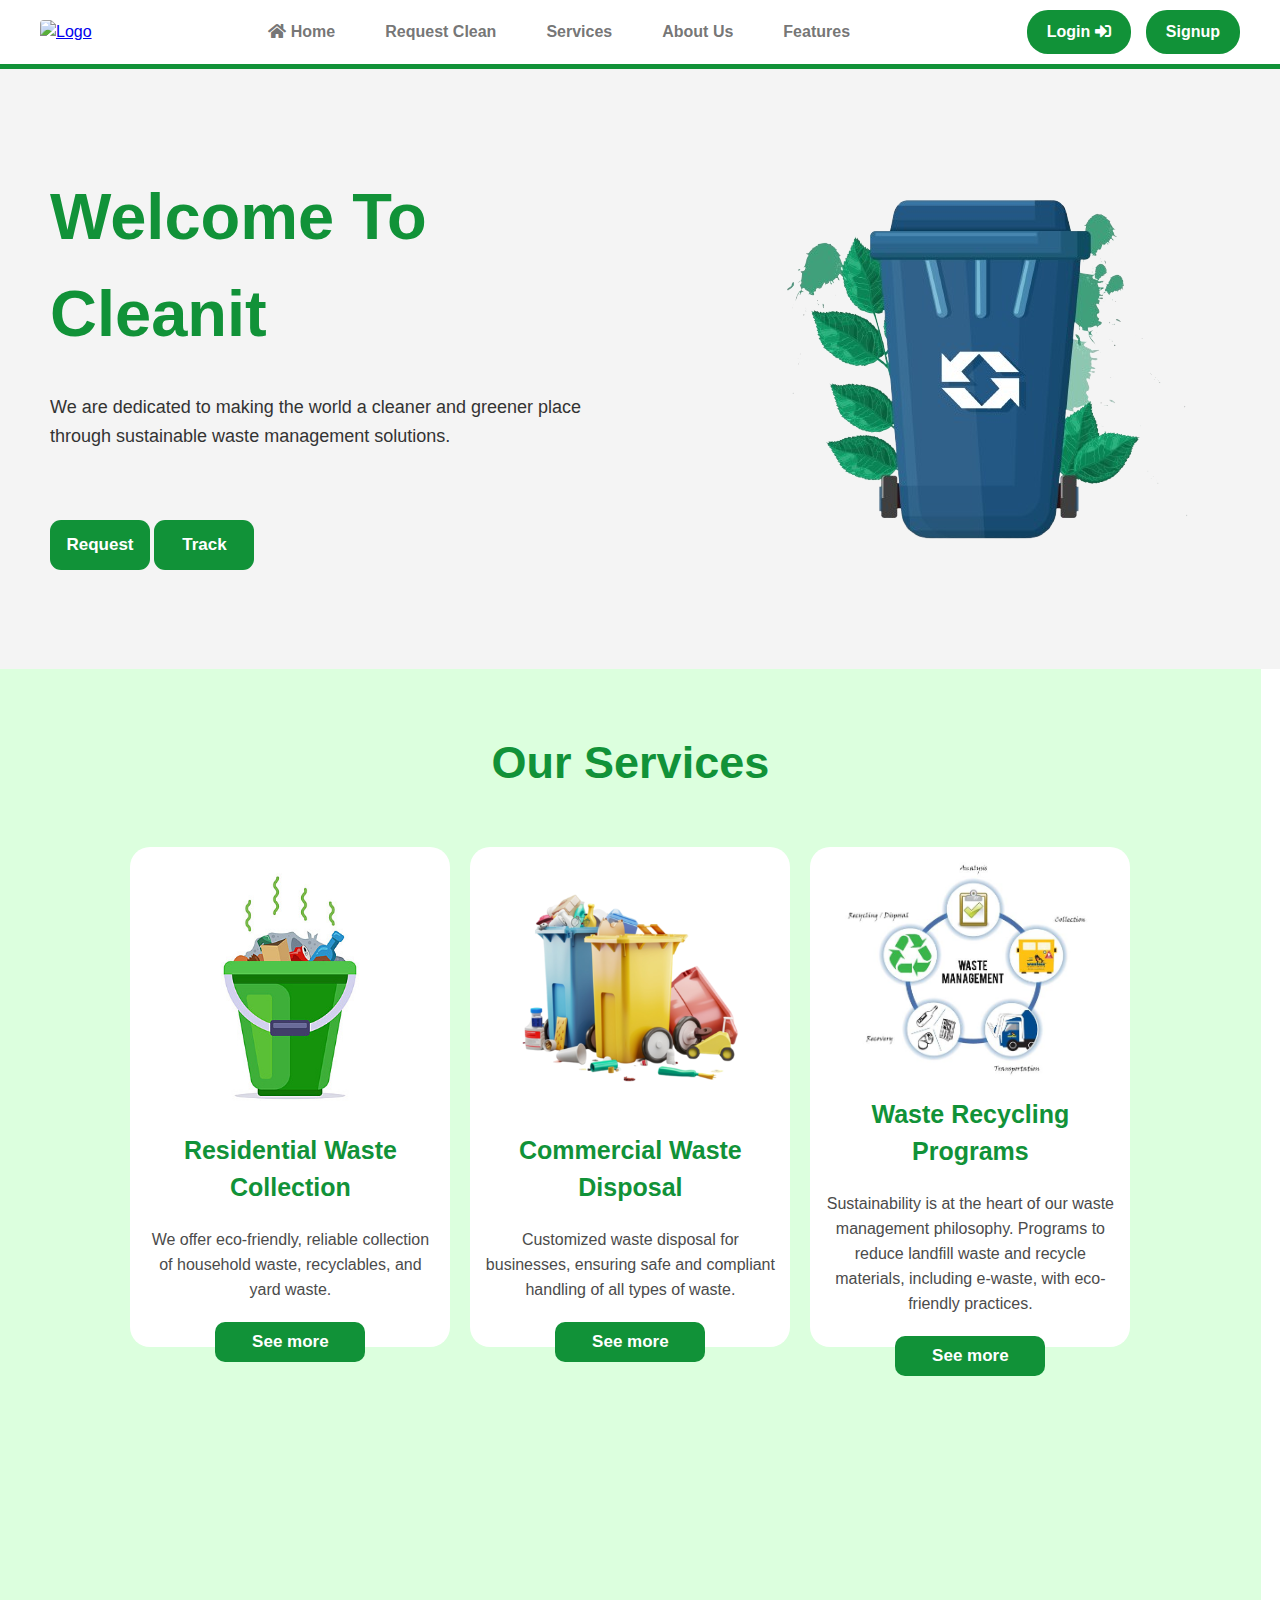
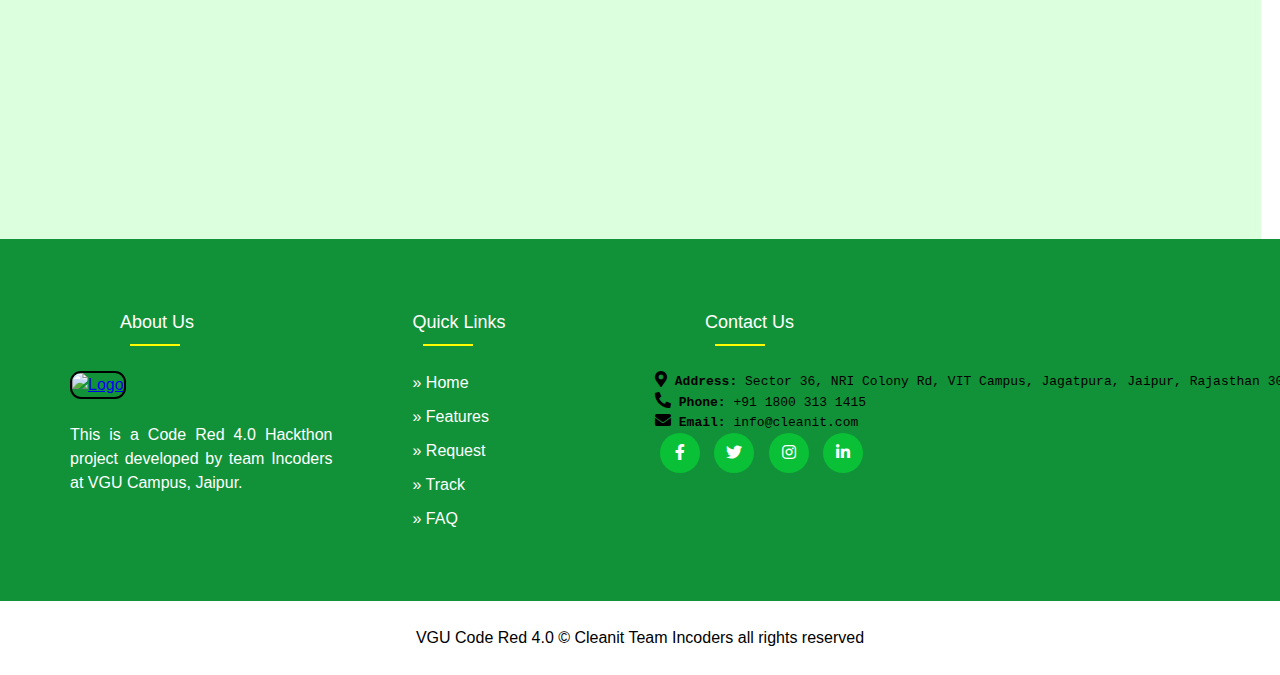
==== commit 61f028f4: "Update index.html" ====
--- a/index.html
+++ b/index.html
@@ -6,62 +6,40 @@
     <title>Cleanit</title>
     <link rel="stylesheet" href="styles.css">
     <link rel="stylesheet" type="text/css" href="https://cdnjs.cloudflare.com/ajax/libs/font-awesome/5.15.1/css/all.min.css">
-   
 </head>
 <body>
-   
     <header class="header">
         <div class="header-container">
             <!-- Logo Section -->
             <div class="logo">
                 <a href="#"><img src="Logo.PNG" alt="Logo"></a>
             </div>
-
             <!-- Navigation Links -->
             <nav class="nav-links">
-                <a href="index.html" class="home" style="color: #119238; text-decoration: none;"onmouseover="this.style.color='white';" 
-                onmouseout="this.style.color='green';"><i class="fa fa-home"></i> Home</a>
-
-                <!--Alert Message-->
+                <a href="index.html" class="home"><i class="fa fa-home"></i> Home</a>
                 <a href="#" onClick="alert('Please Login First')">Request Clean</a>
-                <a href="#" class="link" style="">Services</a>
+                <a href="#" class="link">Services</a>
                 <a href="#">About Us</a>
-                <a href="#">Featurs</a>
-                
-                
-
-
-
+                <a href="#">Features</a>
+            </nav>
             <!-- Profile/Login Section -->
             <div class="profile-section">
-                <a href="Postlogin/index.html" class="login-btn">Login <i class="fas fa-sign-in-alt"></i></i></a>
+                <a href="Postlogin/index.html" class="login-btn">Login <i class="fas fa-sign-in-alt"></i></a>
                 <a href="#" class="signup-btn">Signup</a>
             </div>
         </div>
     </header>
- <!-------------------------------------------------------Boady Section---------------------------------------------------------->
- <!-- Welcome Section -->
- <section class="welcome-section">
-    <div class="welcome-text">
-        <h2>Welcome To Cleanit</h2>
-        <p>We are dedicated to making the world a cleaner and greener place through sustainable waste management solutions.</p>
-        <button class="btn" onclick="myFunction()">Request</button>
-        <button class="btn" onclick="myFunction()">Track </button>
-        <!--Alert Message-->
-        <script>
-            function myFunction() {
-              alert("Please Login first");
-            }
-            </script>
-
-    </div>
-    <img src="images/15043.png" alt="Cleanit">
-
-</section>
-
-
-    <!--------------------------------------------------Service Section Start----------------------------------------------------->
-  
+    <!-- Welcome Section -->
+    <section class="welcome-section">
+        <div class="welcome-text">
+            <h2>Welcome To Cleanit</h2>
+            <p>We are dedicated to making the world a cleaner and greener place through sustainable waste management solutions.</p>
+            <button class="btn" onclick="alert('Please Login first')">Request</button>
+            <button class="btn" onclick="alert('Please Login first')">Track</button>
+        </div>
+        <img src="images/15043.png" alt="Cleanit">
+    </section>
+    <!-- Service Section Start -->
     <section class="services">
         <h2>Our Services</h2>
         <div class="row">
@@ -71,26 +49,21 @@
                 <p>We offer eco-friendly, reliable collection of household waste, recyclables, and yard waste.</p>
                 <button class="btn">See more</button>
             </div>
-    
             <div class="box">
                 <img src="images/service2.png" alt="Commercial Waste Disposal">
                 <h3>Commercial Waste Disposal</h3>
                 <p>Customized waste disposal for businesses, ensuring safe and compliant handling of all types of waste.</p>
                 <button class="btn">See more</button>
             </div>
-    
             <div class="box">
                 <img src="images/service3.jpg" alt="Recycling Programs">
                 <h3>Waste Recycling Programs</h3>
-                <p>Sustainability is at the heart of our waste management philosophy.Programs to reduce landfill waste and recycle materials, including e-waste, with eco-friendly practices.</p>
+                <p>Sustainability is at the heart of our waste management philosophy. Programs to reduce landfill waste and recycle materials, including e-waste, with eco-friendly practices.</p>
                 <button class="btn">See more</button>
             </div>
         </div>
     </section>
-    <!-----------------------------------------------------Service Section End----------------------------------------------------->
-
-    <!----------------------------------------------------------Footer Section-------------------------------------------------- -->
-
+    <!-- Footer Section -->
     <footer class="footer">
         <div class="container">
             <div class="footer_bg">
@@ -99,53 +72,45 @@
             </div>
             <div class="row">
                 <div class="footer-col">
-
-  <!--Footer logo-->
-
+                    <!-- Footer logo -->
                     <div class="logo">
-                        <h4>About US </h4>
+                        <h4>About Us</h4>
                         <a href="#"><img src="Logo.PNG" alt="Logo"></a>
                     </div>
                     <br>
-                    <p>This is a Code Red 4.0 Hackthon project which is devlop by team incoders in vgu campus jaipur.</p>
+                    <p>This is a Code Red 4.0 Hackthon project developed by team Incoders at VGU Campus, Jaipur.</p>
                 </div>
-                
                 <div class="footer-col">
                     <h4>Quick Links</h4>
                     <ul>
                         <li><a href="#">&#187; Home</a></li>
-                        <li><a href="#">&#187; Featurs</a></li>
+                        <li><a href="#">&#187; Features</a></li>
                         <li><a href="#">&#187; Request</a></li>
                         <li><a href="#">&#187; Track</a></li>
                         <li><a href="#">&#187; FAQ</a></li>
                     </ul>
                 </div>
-               
                 <div class="footer-col">
                     <h4>Contact Us</h4>
+                    <div class="contact-address">
+                        <pre><i class="fa fa-map-marker-alt"></i> <b>Address:</b> Sector 36, NRI Colony Rd, VIT Campus, Jagatpura, Jaipur, Rajasthan 303012</pre>
+                        <pre><i class="fa fa-phone-alt"></i> <b>Phone:</b> +91 1800 313 1415</pre>
+                        <pre><i class="fa fa-envelope"></i> <b>Email:</b> info@cleanit.com</pre>
+                    </div>
                     <div class="social-links">
-                        <div class="contact-address">
-                            <pre class="mb-2"><i class="fa fa-map-marker-alt me-3"></i>  <b>Address:</b> Sector 36, NRI Colony Rd, VIT Campus 
-                      Jagatpura, Jaipur, Rajasthan 303012</pre>
-                            <pre class="mb-2"><i class="fa fa-phone-alt me-3"></i>  <b>Phone:</b> +91 1800 313 1415</pre>
-                            <pre class="mb-2"><i class="fa fa-envelope me-3"></i>  <b>Email:</b>  info@cleanit.com</pre>
-                        </div>
                         <a href="https://www.facebook.com/" aria-label="Facebook"><i class="fab fa-facebook-f"></i></a>
                         <a href="https://x.com/?lang=en" aria-label="Twitter"><i class="fab fa-twitter"></i></a>
                         <a href="https://www.instagram.com/" aria-label="Instagram"><i class="fab fa-instagram"></i></a>
                         <a href="https://www.linkedin.com/in/rahulkumarraivgu/" aria-label="LinkedIn"><i class="fab fa-linkedin-in"></i></a>
                     </div>
                 </div>
-                
             </div>
         </div>
     </footer>
-
-    <!--Copyright Elemrnt -->
-
-                <div class="copyright">
-                    <p><center>Vgu Code Red 4.0 © Clean it Team incoders all rights reserved </center></p>
-              
- <script src="index.js"></script>
+    <!-- Copyright Element -->
+    <div class="copyright">
+        <p><center>VGU Code Red 4.0 © Cleanit Team Incoders all rights reserved</center></p>
+    </div>
+    <script src="index.js"></script>
 </body>
 </html>
--- a/styles.css
+++ b/styles.css
@@ -205,7 +205,10 @@
     padding: 15px;
     text-align: center;
 }
-
+.services .box:hover{
+    box-shadow: 0 0 25px rgba(0, 0, 0, 0.2);
+
+}
 .services .box img {
     width: 250px;
     margin: 0 auto;
